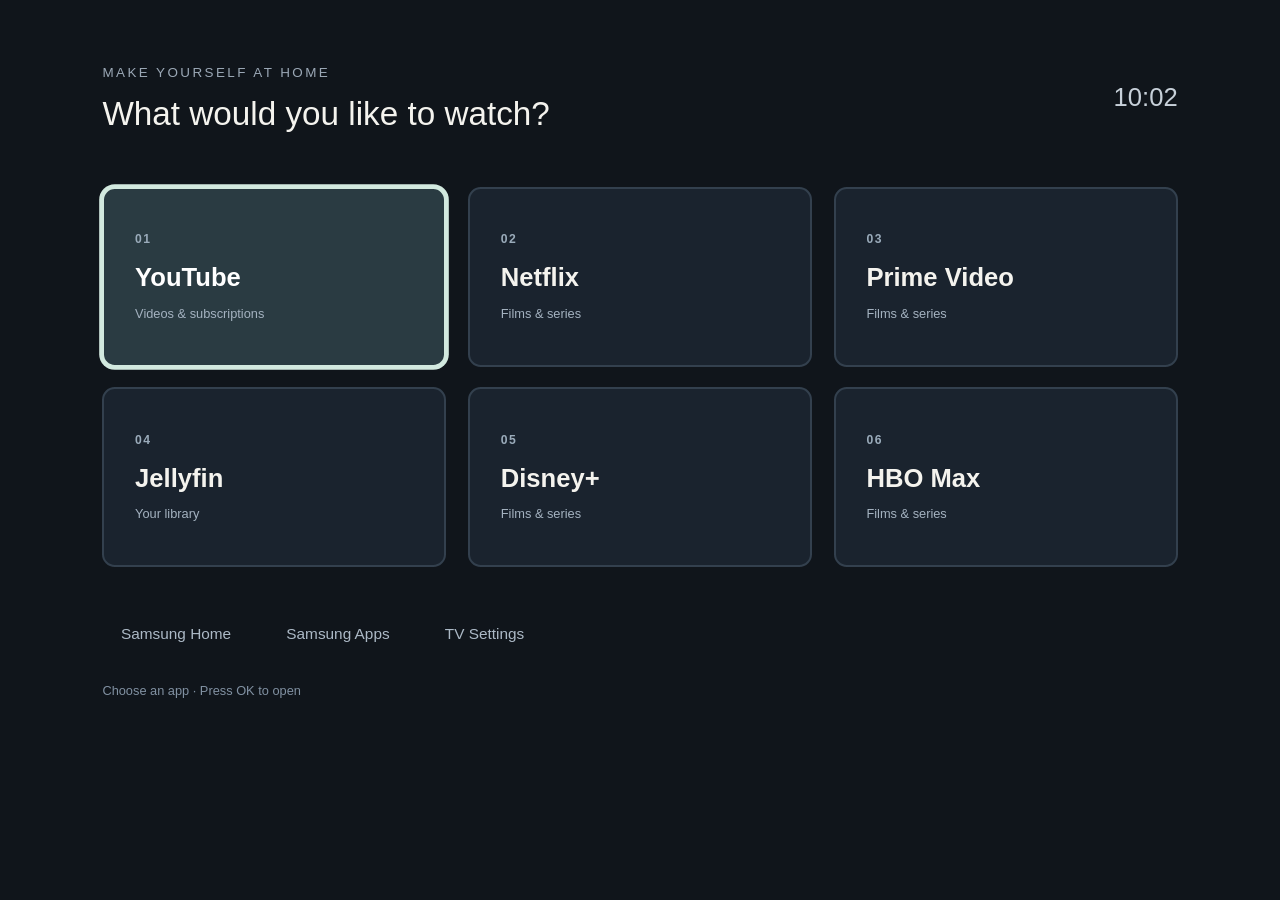
==== launcher/index.html @ efd06e46 "Document AU8000 root and launcher experiment with recovery and scope boundaries" ====
<!doctype html><html><head><meta charset="utf-8"><meta name="viewport" content="width=device-width,initial-scale=1"><title>Quiet Home</title><link rel="stylesheet" href="style.css"><script src="$WEBAPIS/webapis/webapis.js"></script></head><body><main><header><div><span class="eyebrow">MAKE YOURSELF AT HOME</span><h1>What would you like to watch?</h1></div><time id="clock"></time></header><section id="apps" aria-label="Streaming apps"></section><footer><div id="tools" aria-label="TV controls"></div><p id="status" role="status">Choose an app · Press OK to open</p></footer></main><script src="main.js"></script></body></html>
---- launcher/style.css ----
*{box-sizing:border-box}html,body{margin:0;width:100%;height:100%;overflow:hidden;background:#10151b;color:#f4f3ee;font-family:Arial,sans-serif}main{width:100%;height:100%;padding:7vh 8vw}header{display:flex;justify-content:space-between;align-items:center;margin-bottom:6vh}.eyebrow{font-size:1.05vw;letter-spacing:.18em;color:#9ba8b6}h1{font-weight:400;font-size:2.6vw;margin:1.5vh 0 0}time{font-size:2vw;color:#c7d0d9}#apps{display:grid;grid-template-columns:repeat(3,1fr);grid-gap:2.3vh 1.7vw}.tile{height:20vh;border:2px solid #33404e;background:#1a232e;color:#f4f3ee;border-radius:1vw;text-align:left;padding:2.4vw;position:relative;font-size:2vw;font-weight:600;outline:none}.tile small{display:block;font-weight:400;font-size:1vw;color:#a4b2c0;margin-top:1.5vh}.tile .mark{display:block;margin-bottom:1.9vh;font-size:.95vw;letter-spacing:.12em;color:#9aabba}.tile:focus,.tool:focus{border-color:#d2e9df;background:#2a3b42;box-shadow:0 0 0 .22vw #d2e9df;color:#fff}footer{margin-top:5vh}#tools{display:flex}.tool{border:2px solid transparent;border-radius:.55vw;background:transparent;color:#acb9c6;font-size:1.2vw;padding:1.2vh 1.3vw;margin-right:1.4vw;outline:none}#status{color:#8191a2;font-size:1vw;margin-top:3vh}button{font-family:inherit;cursor:pointer}
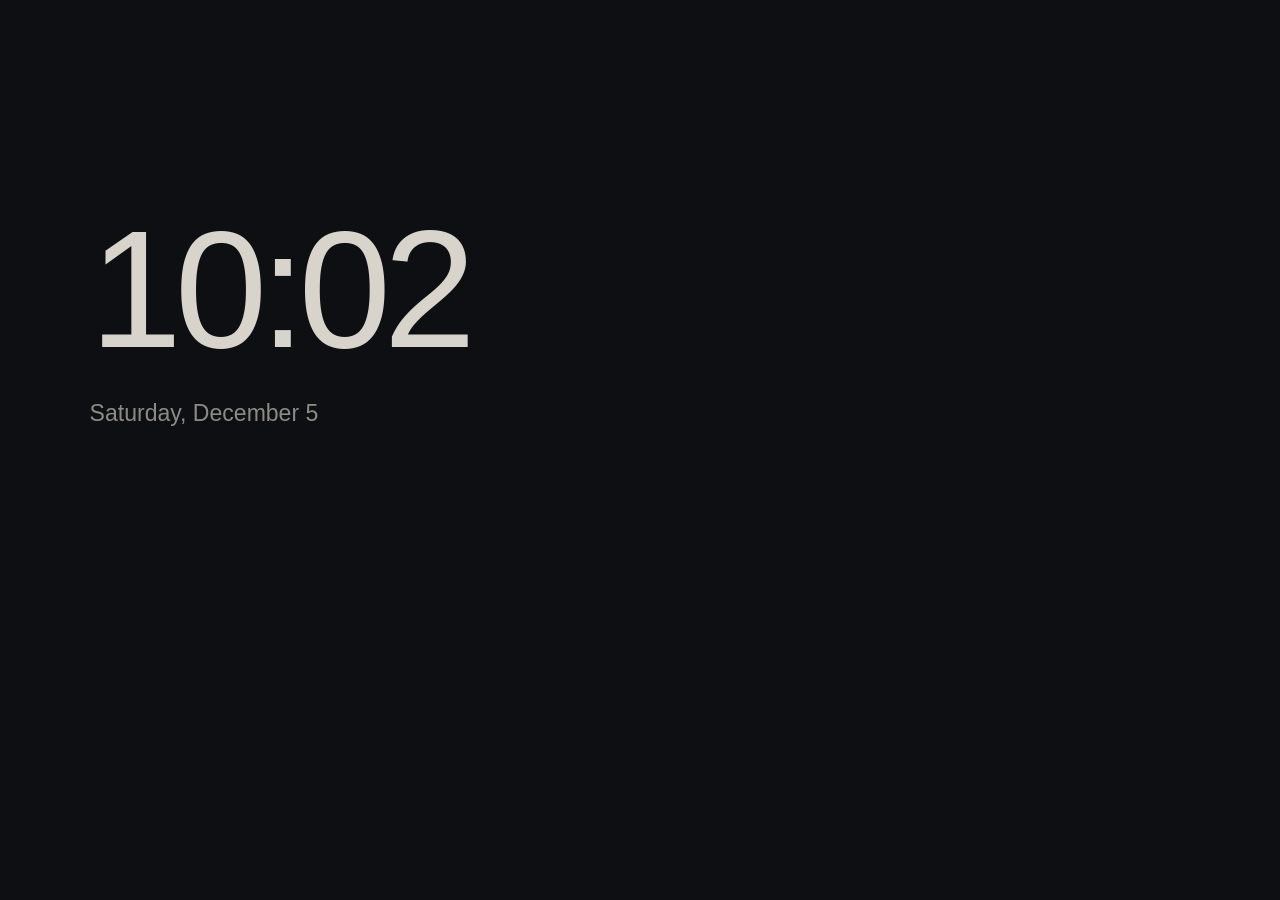
==== commit 4dd040f1: "Build desktop-only List launcher with ambient idle and NBC routing research" ====
--- a/launcher/index.html
+++ b/launcher/index.html
@@ -1 +1,225 @@
-<!doctype html><html><head><meta charset="utf-8"><meta name="viewport" content="width=device-width,initial-scale=1"><title>Quiet Home</title><link rel="stylesheet" href="style.css"><script src="$WEBAPIS/webapis/webapis.js"></script></head><body><main><header><div><span class="eyebrow">MAKE YOURSELF AT HOME</span><h1>What would you like to watch?</h1></div><time id="clock"></time></header><section id="apps" aria-label="Streaming apps"></section><footer><div id="tools" aria-label="TV controls"></div><p id="status" role="status">Choose an app · Press OK to open</p></footer></main><script src="main.js"></script></body></html>
+<!doctype html>
+<html lang="en">
+<head>
+<meta charset="utf-8">
+<meta name="viewport" content="width=device-width,initial-scale=1">
+<meta http-equiv="Content-Security-Policy" content="default-src 'none'; script-src 'unsafe-inline'; style-src 'unsafe-inline'; connect-src 'none'; img-src 'none'; font-src 'none'; media-src 'none'; object-src 'none'; base-uri 'none'">
+<title>Quiet Home</title>
+<style>
+*{box-sizing:border-box}
+html,body{width:100%;height:100%;margin:0;overflow:hidden;background:#0d0f12;color:#ece8e1}
+body{font-family:Arial,Helvetica,sans-serif}
+button{font-family:inherit;cursor:pointer;-webkit-tap-highlight-color:transparent}
+#home,#ambient{position:absolute;left:0;right:0;top:0;bottom:0;transition:opacity 100ms linear}
+#home{opacity:0;pointer-events:none}
+body[data-mode="list"] #home{opacity:1;pointer-events:auto}
+#list{position:absolute;left:7%;top:7%;width:51%}
+.section{font-size:1.1vw;font-weight:400;letter-spacing:.22em;color:#8d8a84;line-height:2;margin:0 0 .45vw}
+.section.news{margin-top:1.2vw}
+.item{display:block;position:relative;width:100%;margin:0;padding:0;border:0;outline:0;background:none;color:#ece8e1;text-align:left;font-family:Georgia,"Times New Roman",serif;font-size:3.6vw;font-weight:400;line-height:1.3;opacity:.28;transition:opacity 100ms linear}
+.item::before{content:"";position:absolute;width:.48vw;height:.48vw;border-radius:50%;left:-1.65vw;top:.58em;background:#e8b86a;opacity:0;transition:opacity 100ms linear}
+.item.selected{opacity:1}
+.item.selected::before{opacity:1}
+.clock{position:absolute;right:7%;top:7%;text-align:right;font-variant-numeric:tabular-nums}
+.time{display:block;font-size:7vw;font-weight:200;letter-spacing:-.045em;line-height:1.1}
+.date{display:block;font-size:1.4vw;font-weight:400;color:#8d8a84;line-height:2.3}
+#ambient{opacity:1;pointer-events:none}
+#ambient .clock{left:7%;right:auto;top:22%;text-align:left}
+#ambient .time{font-size:13vw;color:#d9d4cb}
+#ambient .date{font-size:1.8vw;line-height:2.8}
+body[data-mode="list"] #ambient,body[data-mode="black"] #ambient{opacity:0}
+body[data-mode="black"]{background:#000}
+#controls{position:absolute;left:7%;top:51%;opacity:0;pointer-events:none;transition:opacity 100ms linear}
+#controls h2{font-size:1vw;letter-spacing:.2em;color:#8d8a84;font-weight:400;margin:0 0 1vw}
+.control{font-size:1.9vw;line-height:1.6}
+body[data-menu="open"] #list{opacity:0;pointer-events:none}
+body[data-menu="open"][data-mode="list"] #controls{opacity:1;pointer-events:auto}
+#message{position:absolute;left:7%;bottom:5%;margin:0;color:#ece8e1;font-size:1.15vw;opacity:0;transition:opacity 100ms linear;pointer-events:none}
+#message.shown{opacity:1}
+body[data-mode="black"] #message{opacity:0}
+@media(prefers-reduced-motion:reduce){#home,#ambient,.item,.item::before,#controls,#message{transition:none}}
+</style>
+</head>
+<body data-mode="ambient" data-menu="closed">
+<main id="home" aria-label="Quiet Home" aria-hidden="true" inert>
+<nav id="list" aria-label="Watch and news">
+<h2 class="section">WATCH</h2>
+<button class="item" data-item="youtube" tabindex="-1">YouTube</button>
+<button class="item" data-item="netflix" tabindex="-1">Netflix</button>
+<button class="item" data-item="prime" tabindex="-1">Prime Video</button>
+<button class="item" data-item="disney" tabindex="-1">Disney+</button>
+<button class="item" data-item="jellyfin" tabindex="-1">Jellyfin</button>
+<h2 class="section news">NEWS</h2>
+<button class="item" data-item="nbc" tabindex="-1">NBC News</button>
+<button class="item" data-item="news" tabindex="-1">Live news channels</button>
+</nav>
+<div class="clock"><time class="time"></time><span class="date"></span></div>
+<section id="controls" role="dialog" aria-label="TV controls" aria-hidden="true" inert>
+<h2>TV CONTROLS</h2>
+<button class="item control" data-tool="home" tabindex="-1">Samsung Home</button>
+<button class="item control" data-tool="apps" tabindex="-1">Samsung Apps</button>
+<button class="item control" data-tool="settings" tabindex="-1">TV Settings</button>
+<button class="item control" data-tool="close" tabindex="-1">Close</button>
+</section>
+</main>
+<div id="ambient" aria-label="Clock"><div class="clock"><time class="time"></time><span class="date"></span></div></div>
+<p id="message" role="status" aria-live="polite"></p>
+<script>
+(function () {
+'use strict';
+var STORAGE = 'quiet-home.last-opened.v1';
+var items = [
+ {key:'youtube',name:'YouTube',id:'9Ur5IzDKqV.TizenYouTube'},
+ {key:'netflix',name:'Netflix',id:'org.tizen.netflix-app'},
+ {key:'prime',name:'Prime Video',id:'org.tizen.primevideo'},
+ {key:'disney',name:'Disney+',id:'MCmYXNxgcu.DisneyPlus'},
+ {key:'jellyfin',name:'Jellyfin',id:'AprZAARz4r.Jellyfin'},
+ // Channel-specific NBC appcontrol data has not been verified on this firmware.
+ {key:'nbc',name:'NBC News',id:'com.samsung.tv.tvPlusDeeplinker'},
+ {key:'news',name:'Live news channels',id:'com.samsung.tv.tvPlusDeeplinker'}
+];
+var tools = [
+ {key:'home',name:'Samsung Home',id:'com.samsung.tv.csfs'},
+ {key:'apps',name:'Samsung Apps',id:'com.samsung.tv.coba.apps'},
+ {key:'settings',name:'TV Settings',id:'com.samsung.tv.coba.setting'},
+ {key:'close',name:'Close'}
+];
+var body=document.body,home=document.getElementById('home'),list=document.getElementById('list');
+var controls=document.getElementById('controls'),message=document.getElementById('message');
+var buttons=list.querySelectorAll('button'),toolButtons=controls.querySelectorAll('button');
+var mode='ambient',menu=false,selected=0,toolIndex=0,lastOpened=null,hidden=document.hidden;
+var idleTimer=0,blackTimer=0,clockTimer=0,holdTimer=0,messageTimer=0,launchTimer=0;
+var okDown=false,okConsumed=false,launchPending=false,launchSerial=0,resumes=0,hasBackgrounded=false;
+var metrics={readyMs:0,resumes:0,lastResumeMs:null};
+function now(){return window.performance&&performance.now?performance.now():Date.now();}
+function clearHold(){clearTimeout(holdTimer);holdTimer=0;okDown=false;}
+function restoreLast(){
+ try{lastOpened=localStorage.getItem(STORAGE);}catch(e){}
+ for(var i=0;i<items.length;i++){if(items[i].key===lastOpened){selected=i;return;}}
+ lastOpened=null;
+}
+function remember(item){
+ lastOpened=item.key;
+ for(var i=0;i<items.length;i++){if(items[i].key===item.key)selected=i;}
+ try{localStorage.setItem(STORAGE,item.key);}catch(e){}
+}
+function paintFocus(){
+ var i;
+ for(i=0;i<buttons.length;i++){buttons[i].className='item'+(i===selected?' selected':'');buttons[i].tabIndex=mode==='list'&&!menu&&i===selected?0:-1;}
+ for(i=0;i<toolButtons.length;i++){toolButtons[i].className='item control'+(i===toolIndex?' selected':'');toolButtons[i].tabIndex=mode==='list'&&menu&&i===toolIndex?0:-1;}
+ home.setAttribute('aria-hidden',mode==='list'?'false':'true');
+ home.toggleAttribute('inert',mode!=='list');
+ list.setAttribute('aria-hidden',menu?'true':'false');
+ list.toggleAttribute('inert',menu);
+ controls.setAttribute('aria-hidden',menu&&mode==='list'?'false':'true');
+ controls.toggleAttribute('inert',!menu||mode!=='list');
+ if(mode==='list'&&!hidden){(menu?toolButtons[toolIndex]:buttons[selected]).focus();}
+ else if(document.activeElement&&document.activeElement.blur){document.activeElement.blur();}
+}
+function stopIdle(){clearTimeout(idleTimer);clearTimeout(blackTimer);idleTimer=blackTimer=0;}
+function setMode(next){
+ mode=next;body.setAttribute('data-mode',mode);
+ if(next!=='list'){menu=false;body.setAttribute('data-menu','closed');clearHold();message.className='';}
+ paintFocus();
+ if(next==='black'){clearTimeout(clockTimer);clockTimer=0;}
+ else if(!clockTimer&&!hidden){clock();}
+}
+function armIdle(){
+ stopIdle();if(hidden)return;
+ idleTimer=setTimeout(function(){setMode('ambient');},30000);
+ blackTimer=setTimeout(function(){setMode('black');},600000);
+}
+function showMenu(){menu=true;toolIndex=0;body.setAttribute('data-menu','open');paintFocus();armIdle();}
+function closeMenu(){menu=false;body.setAttribute('data-menu','closed');paintFocus();armIdle();}
+function fail(name){
+ message.textContent=name+" didn't open — try again";message.className='shown';
+ clearTimeout(messageTimer);messageTimer=setTimeout(function(){message.className='';},3200);
+}
+function launch(item){
+ if(item.key==='close'){closeMenu();return;}
+ if(launchPending||hidden)return;
+ if(!window.tizen||!tizen.application||typeof tizen.application.launch!=='function'){fail(item.name);return;}
+ launchPending=true;var serial=++launchSerial,rememberable=items.indexOf(item)!==-1;
+ function finish(success){
+  if(serial!==launchSerial)return;
+  clearTimeout(launchTimer);launchTimer=0;launchPending=false;launchSerial++;
+  if(success){if(rememberable)remember(item);}else if(!hidden){fail(item.name);}
+ }
+ launchTimer=setTimeout(function(){finish(false);},6000);
+ try{tizen.application.launch(item.id,function(){finish(true);},function(){finish(false);});}
+ catch(e){finish(false);}
+}
+function clock(){
+ clearTimeout(clockTimer);clockTimer=0;if(hidden||mode==='black')return;
+ var date=new Date(),h=date.getHours(),m=date.getMinutes();
+ var time=(h%12||12)+':'+(m<10?'0':'')+m;
+ var days=['Sunday','Monday','Tuesday','Wednesday','Thursday','Friday','Saturday'];
+ var months=['January','February','March','April','May','June','July','August','September','October','November','December'];
+ var label=days[date.getDay()]+', '+months[date.getMonth()]+' '+date.getDate();
+ var times=document.querySelectorAll('.time'),dates=document.querySelectorAll('.date'),i;
+ for(i=0;i<times.length;i++)times[i].textContent=time;
+ for(i=0;i<dates.length;i++)dates[i].textContent=label;
+ clockTimer=setTimeout(clock,60000-(date.getSeconds()*1000+date.getMilliseconds())+20);
+}
+function code(e){
+ var k=e.keyCode||e.which;
+ if(k)return k;
+ return {ArrowUp:38,ArrowDown:40,ArrowLeft:37,ArrowRight:39,Enter:13,Escape:27,Backspace:8}[e.key]||0;
+}
+function down(e){
+ var k=code(e),arrow=k>=37&&k<=40,back=k===10009||k===27||k===8;
+ if(hidden)return;
+ if(arrow||k===13||back||k===9)e.preventDefault();
+ // A wake gesture is consumed, including its repeats and eventual OK release.
+ if(mode==='black'||(mode==='ambient'&&(arrow||k===13))){
+  setMode('list');armIdle();okConsumed=true;if(k===13)okDown=true;return;
+ }
+ if(mode!=='list')return;
+ armIdle();
+ if(k===13){
+  if(okDown||e.repeat)return;
+  okDown=true;okConsumed=false;
+  holdTimer=setTimeout(function(){if(okDown){okConsumed=true;showMenu();}},700);
+ }else if(arrow){
+  if(okDown)okConsumed=true;
+  if(k===38){if(menu)toolIndex=Math.max(0,toolIndex-1);else selected=Math.max(0,selected-1);}
+  if(k===40){if(menu)toolIndex=Math.min(tools.length-1,toolIndex+1);else if(selected===items.length-1)showMenu();else selected++;}
+  paintFocus();
+ }else if(back&&menu){clearHold();okConsumed=true;closeMenu();}
+}
+function up(e){
+ if(code(e)!==13)return;
+ e.preventDefault();var select=okDown&&!okConsumed&&mode==='list'&&!hidden;
+ clearHold();okConsumed=false;if(select)launch(menu?tools[toolIndex]:items[selected]);
+}
+function lifecycle(){
+ hidden=document.hidden;clearHold();okConsumed=true;stopIdle();clearTimeout(clockTimer);clockTimer=0;
+ clearTimeout(messageTimer);message.className='';
+ if(hidden){hasBackgrounded=true;clearTimeout(launchTimer);launchTimer=0;return;}
+ if(launchPending){launchPending=false;launchSerial++;}
+ var start=now();resumes++;restoreLast();menu=false;body.setAttribute('data-menu','closed');setMode('list');clock();armIdle();
+ metrics.resumes=resumes;metrics.lastResumeMs=now()-start;
+}
+function bindClick(button,item,index,isTool){
+ button.addEventListener('click',function(e){
+  e.preventDefault();if(hidden)return;
+  // Keyboard activation is handled once on OK keyup, never again as a click.
+  if(e.detail===0)return;
+  if(mode!=='list'){setMode('list');armIdle();return;}
+  if(isTool)toolIndex=index;else selected=index;paintFocus();armIdle();launch(item);
+ });
+}
+for(var i=0;i<items.length;i++)bindClick(buttons[i],items[i],i,false);
+for(var j=0;j<tools.length;j++)bindClick(toolButtons[j],tools[j],j,true);
+document.addEventListener('keydown',down);document.addEventListener('keyup',up);
+document.addEventListener('visibilitychange',lifecycle);
+window.addEventListener('appcontrol',function(){if(hasBackgrounded&&!document.hidden)lifecycle();});
+window.addEventListener('blur',function(){clearHold();okConsumed=true;});
+restoreLast();paintFocus();clock();armIdle();metrics.readyMs=now();
+if(window.performance&&performance.mark)performance.mark('quiet-home-ready');
+// Read-only in-memory diagnostics; no network, device telemetry or persistent logs.
+window.QuietHome={state:function(){return {mode:mode,menu:menu,selected:items[selected].key,tool:tools[toolIndex].key,lastOpened:lastOpened,launchPending:launchPending,hidden:hidden};},metrics:function(){return {readyMs:metrics.readyMs,resumes:metrics.resumes,lastResumeMs:metrics.lastResumeMs,documentStartedAt:window.performance&&performance.timing?performance.timing.navigationStart:null};}};
+}());
+</script>
+</body>
+</html>
